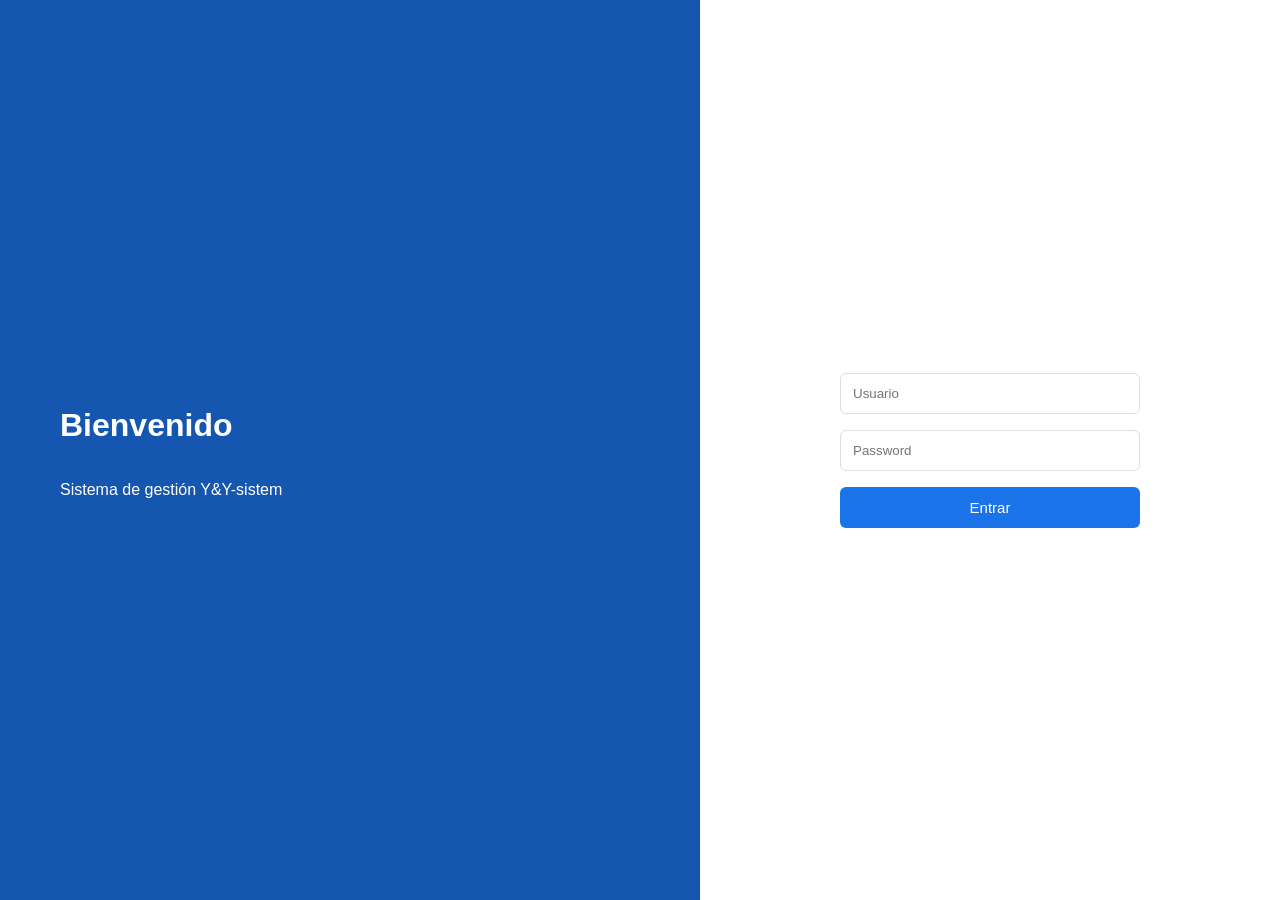
==== login.html @ 0c3ddda5 "agrego login con paneles" ====
<!DOCTYPE html>
<html lang="es">
    <head>
        <title>Login</title>
        <link rel="stylesheet" href="login.css">
    </head>
    <body>
        <div class="contenedor">
            <div class="panel-izquierdo">
                <h1>Bienvenido</h1>
                <p>Sistema de gestión Y&Y-sistem</p>
            </div>

            <div class="panel-derecho">
                <form>
                    <input type="text" placeholder="Usuario">
                    <input type="password" placeholder="Password">
                    <button>Entrar</button>
                </form>
            </div>
        </div>
    </body>
</html>
---- login.css ----
body{
    margin: 0;
    padding: 0;
    background-color: #1a73e8;
    font-family: Arial, sans-serif
}
.contenedor{
    display: flex;
    height: 100vh;
    width: 100%;
}
.panel-izquierdo{
    width: 50%;
    background-color: #1557b0;  
    color: white;
    display: flex;
    flex-direction: column;
    justify-content: center;    
    padding: 60px;
}
.panel-derecho{
    width: 50%;
    background-color: white;
    display: flex;
    justify-content: center;
    align-items: center;
}
form{
    display: flex;
    flex-direction: column;
    gap: 16px;
    font-size: 15px;
    width: 300px;
}
input{
    padding: 12px;
    border: 1px solid #ddd;
    border-radius: 6px;
}
button{
    padding: 12px;
    background-color: #1a73e8;
    color: white;
    border: none;
    border-radius: 6px;
    font-size: 15px;
    cursor: pointer;
}
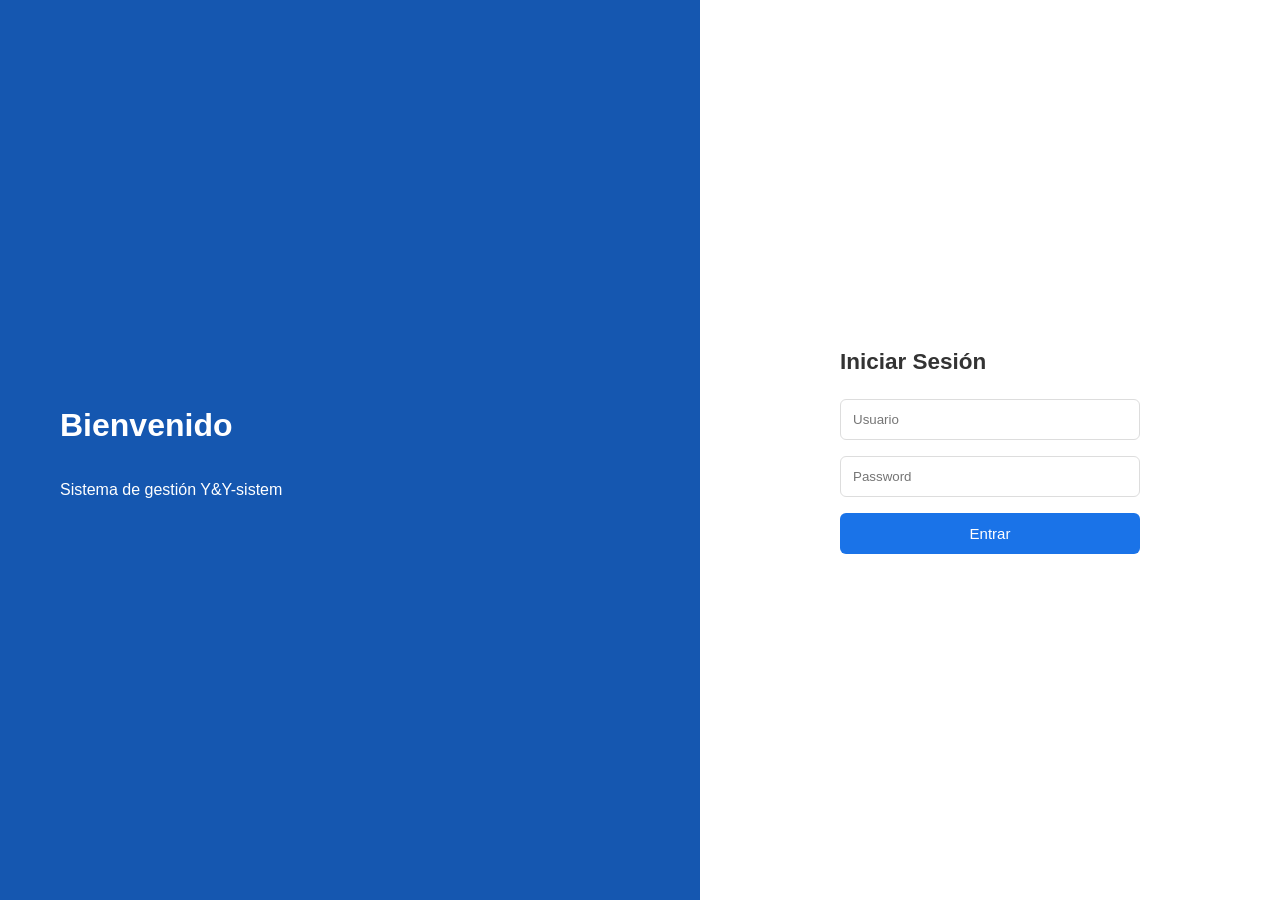
==== commit 157979df: "mejor dise;o del login" ====
--- a/login.html
+++ b/login.html
@@ -13,9 +13,11 @@
 
             <div class="panel-derecho">
                 <form>
+                    <h2>Iniciar Sesión</h2>
                     <input type="text" placeholder="Usuario">
                     <input type="password" placeholder="Password">
                     <button>Entrar</button>
+                    <a href="#"¿Olvidaste tu contraseña?></a>
                 </form>
             </div>
         </div>
--- a/login.css
+++ b/login.css
@@ -45,4 +45,17 @@
     border-radius: 6px;
     font-size: 15px;
     cursor: pointer;
+}
+h2{
+    margin-bottom: 8px;
+    color: #333;
+}
+a{
+    color: #1a73e8;
+    text-align: center;
+    font-size: 13px;
+    text-decoration: none;
+}
+a:hover{
+    text-decoration: underline;
 }
